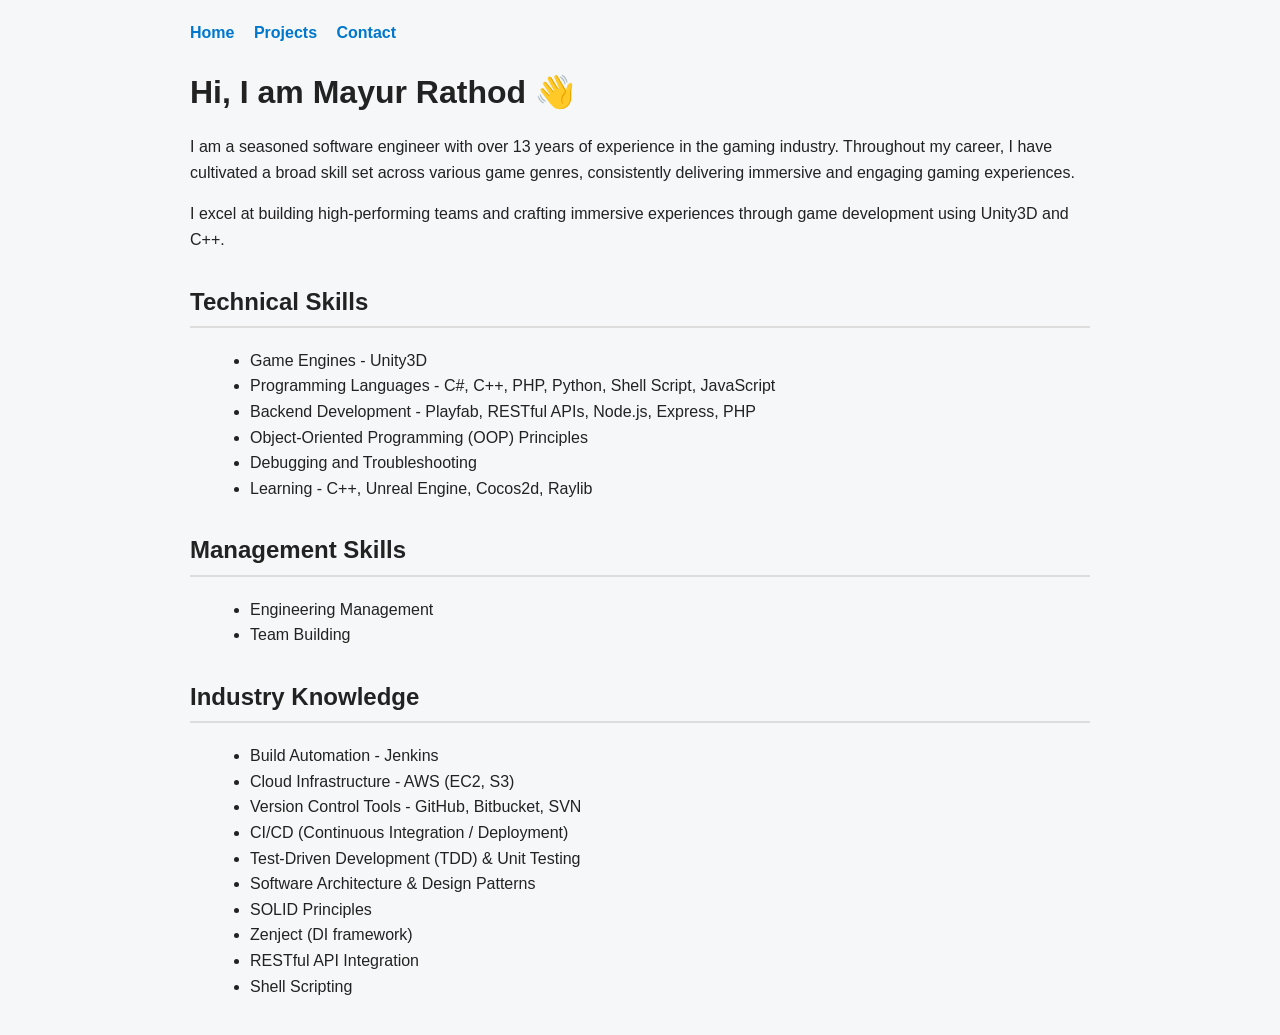
==== about.html @ 7181fba6 "Add About page for Mayur Rathod This file contains an About page for Mayur Rathod, detailing his bac" ====
<!DOCTYPE html>
<html>
<head>
  <title>About - Mayur Rathod</title>

  <style>
    body {
      font-family: Arial, sans-serif;
      max-width: 900px;
      margin: auto;
      padding: 20px;
      background-color: #f5f7f8;
      color: #222;
      line-height: 1.6;
    }

    h1 {
      margin-bottom: 5px;
    }

    h2 {
      margin-top: 30px;
      border-bottom: 2px solid #ddd;
      padding-bottom: 5px;
    }

    ul {
      margin-left: 20px;
    }

    .section {
      margin-top: 20px;
    }

    .nav {
      margin-bottom: 20px;
    }

    .nav a {
      margin-right: 15px;
      text-decoration: none;
      color: #0077cc;
      font-weight: bold;
    }

    .nav a:hover {
      text-decoration: underline;
    }
  </style>
</head>

<body>

<div class="nav">
  <a href="/">Home</a>
  <a href="/projects.html">Projects</a>
  <a href="/contact.html">Contact</a>
</div>

<h1>Hi, I am Mayur Rathod 👋</h1>

<p>
I am a seasoned software engineer with over 13 years of experience in the gaming industry.
Throughout my career, I have cultivated a broad skill set across various game genres,
consistently delivering immersive and engaging gaming experiences.
</p>

<p>
I excel at building high-performing teams and crafting immersive experiences through game
development using Unity3D and C++.
</p>

<div class="section">
  <h2>Technical Skills</h2>
  <ul>
    <li>Game Engines - Unity3D</li>
    <li>Programming Languages - C#, C++, PHP, Python, Shell Script, JavaScript</li>
    <li>Backend Development - Playfab, RESTful APIs, Node.js, Express, PHP</li>
    <li>Object-Oriented Programming (OOP) Principles</li>
    <li>Debugging and Troubleshooting</li>
    <li>Learning - C++, Unreal Engine, Cocos2d, Raylib</li>
  </ul>
</div>

<div class="section">
  <h2>Management Skills</h2>
  <ul>
    <li>Engineering Management</li>
    <li>Team Building</li>
  </ul>
</div>

<div class="section">
  <h2>Industry Knowledge</h2>
  <ul>
    <li>Build Automation - Jenkins</li>
    <li>Cloud Infrastructure - AWS (EC2, S3)</li>
    <li>Version Control Tools - GitHub, Bitbucket, SVN</li>
    <li>CI/CD (Continuous Integration / Deployment)</li>
    <li>Test-Driven Development (TDD) & Unit Testing</li>
    <li>Software Architecture & Design Patterns</li>
    <li>SOLID Principles</li>
    <li>Zenject (DI framework)</li>
    <li>RESTful API Integration</li>
    <li>Shell Scripting</li>
  </ul>
</div>

</body>
</html>
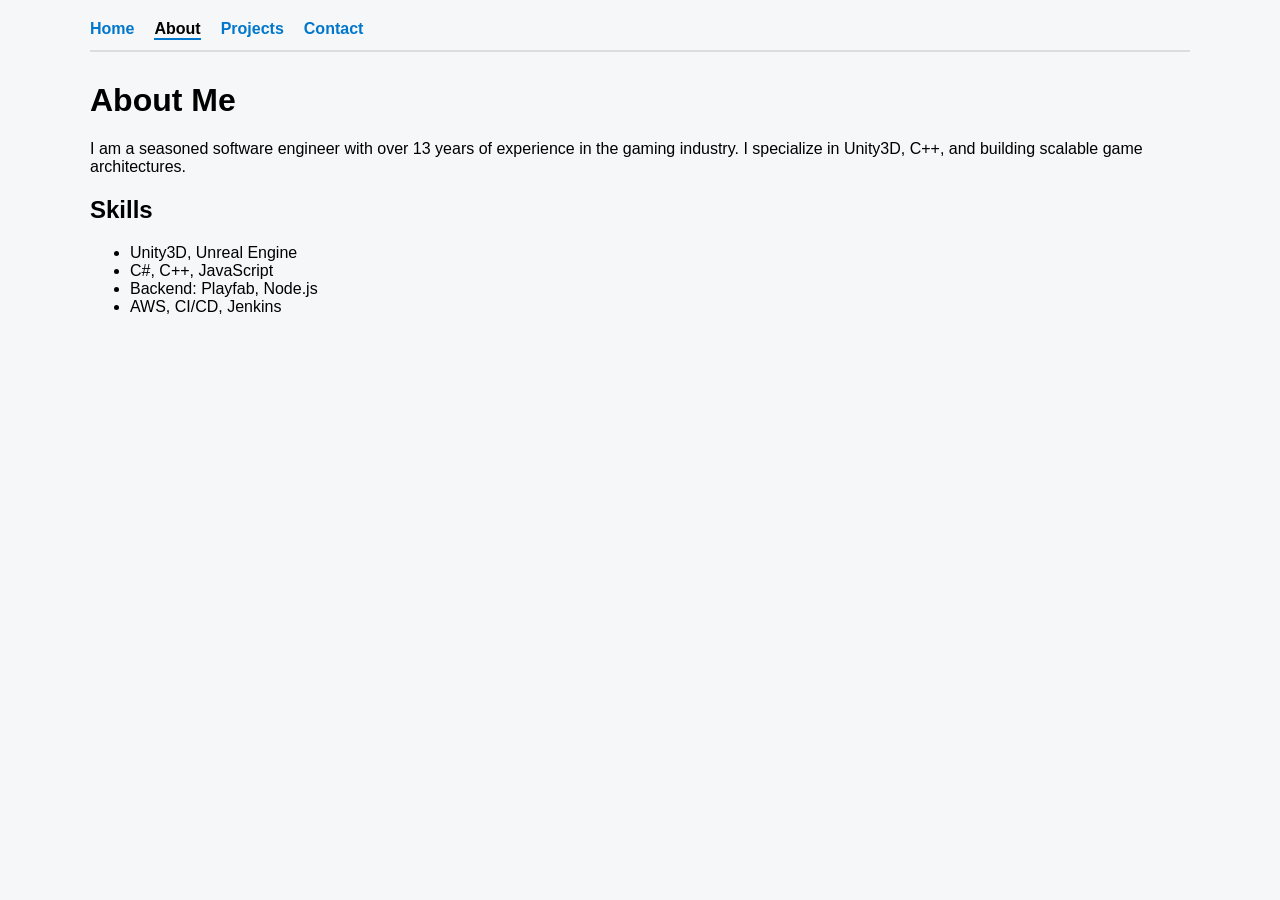
==== commit 1640e51c: "Update About page layout and content" ====
--- a/about.html
+++ b/about.html
@@ -5,46 +5,30 @@
 
   <style>
     body {
-      font-family: Arial, sans-serif;
-      max-width: 900px;
+      font-family: Arial;
+      max-width: 1100px;
       margin: auto;
       padding: 20px;
-      background-color: #f5f7f8;
-      color: #222;
-      line-height: 1.6;
-    }
-
-    h1 {
-      margin-bottom: 5px;
-    }
-
-    h2 {
-      margin-top: 30px;
-      border-bottom: 2px solid #ddd;
-      padding-bottom: 5px;
-    }
-
-    ul {
-      margin-left: 20px;
-    }
-
-    .section {
-      margin-top: 20px;
+      background: #f5f7f8;
     }
 
     .nav {
-      margin-bottom: 20px;
+      display: flex;
+      gap: 20px;
+      margin-bottom: 30px;
+      border-bottom: 2px solid #ddd;
+      padding-bottom: 10px;
     }
 
     .nav a {
-      margin-right: 15px;
       text-decoration: none;
+      font-weight: bold;
       color: #0077cc;
-      font-weight: bold;
     }
 
-    .nav a:hover {
-      text-decoration: underline;
+    .nav a.active {
+      color: black;
+      border-bottom: 2px solid #0077cc;
     }
   </style>
 </head>
@@ -53,58 +37,25 @@
 
 <div class="nav">
   <a href="/">Home</a>
+  <a href="/about.html" class="active">About</a>
   <a href="/projects.html">Projects</a>
   <a href="/contact.html">Contact</a>
 </div>
 
-<h1>Hi, I am Mayur Rathod 👋</h1>
+<h1>About Me</h1>
 
 <p>
 I am a seasoned software engineer with over 13 years of experience in the gaming industry.
-Throughout my career, I have cultivated a broad skill set across various game genres,
-consistently delivering immersive and engaging gaming experiences.
+I specialize in Unity3D, C++, and building scalable game architectures.
 </p>
 
-<p>
-I excel at building high-performing teams and crafting immersive experiences through game
-development using Unity3D and C++.
-</p>
-
-<div class="section">
-  <h2>Technical Skills</h2>
-  <ul>
-    <li>Game Engines - Unity3D</li>
-    <li>Programming Languages - C#, C++, PHP, Python, Shell Script, JavaScript</li>
-    <li>Backend Development - Playfab, RESTful APIs, Node.js, Express, PHP</li>
-    <li>Object-Oriented Programming (OOP) Principles</li>
-    <li>Debugging and Troubleshooting</li>
-    <li>Learning - C++, Unreal Engine, Cocos2d, Raylib</li>
-  </ul>
-</div>
-
-<div class="section">
-  <h2>Management Skills</h2>
-  <ul>
-    <li>Engineering Management</li>
-    <li>Team Building</li>
-  </ul>
-</div>
-
-<div class="section">
-  <h2>Industry Knowledge</h2>
-  <ul>
-    <li>Build Automation - Jenkins</li>
-    <li>Cloud Infrastructure - AWS (EC2, S3)</li>
-    <li>Version Control Tools - GitHub, Bitbucket, SVN</li>
-    <li>CI/CD (Continuous Integration / Deployment)</li>
-    <li>Test-Driven Development (TDD) & Unit Testing</li>
-    <li>Software Architecture & Design Patterns</li>
-    <li>SOLID Principles</li>
-    <li>Zenject (DI framework)</li>
-    <li>RESTful API Integration</li>
-    <li>Shell Scripting</li>
-  </ul>
-</div>
+<h2>Skills</h2>
+<ul>
+  <li>Unity3D, Unreal Engine</li>
+  <li>C#, C++, JavaScript</li>
+  <li>Backend: Playfab, Node.js</li>
+  <li>AWS, CI/CD, Jenkins</li>
+</ul>
 
 </body>
 </html>
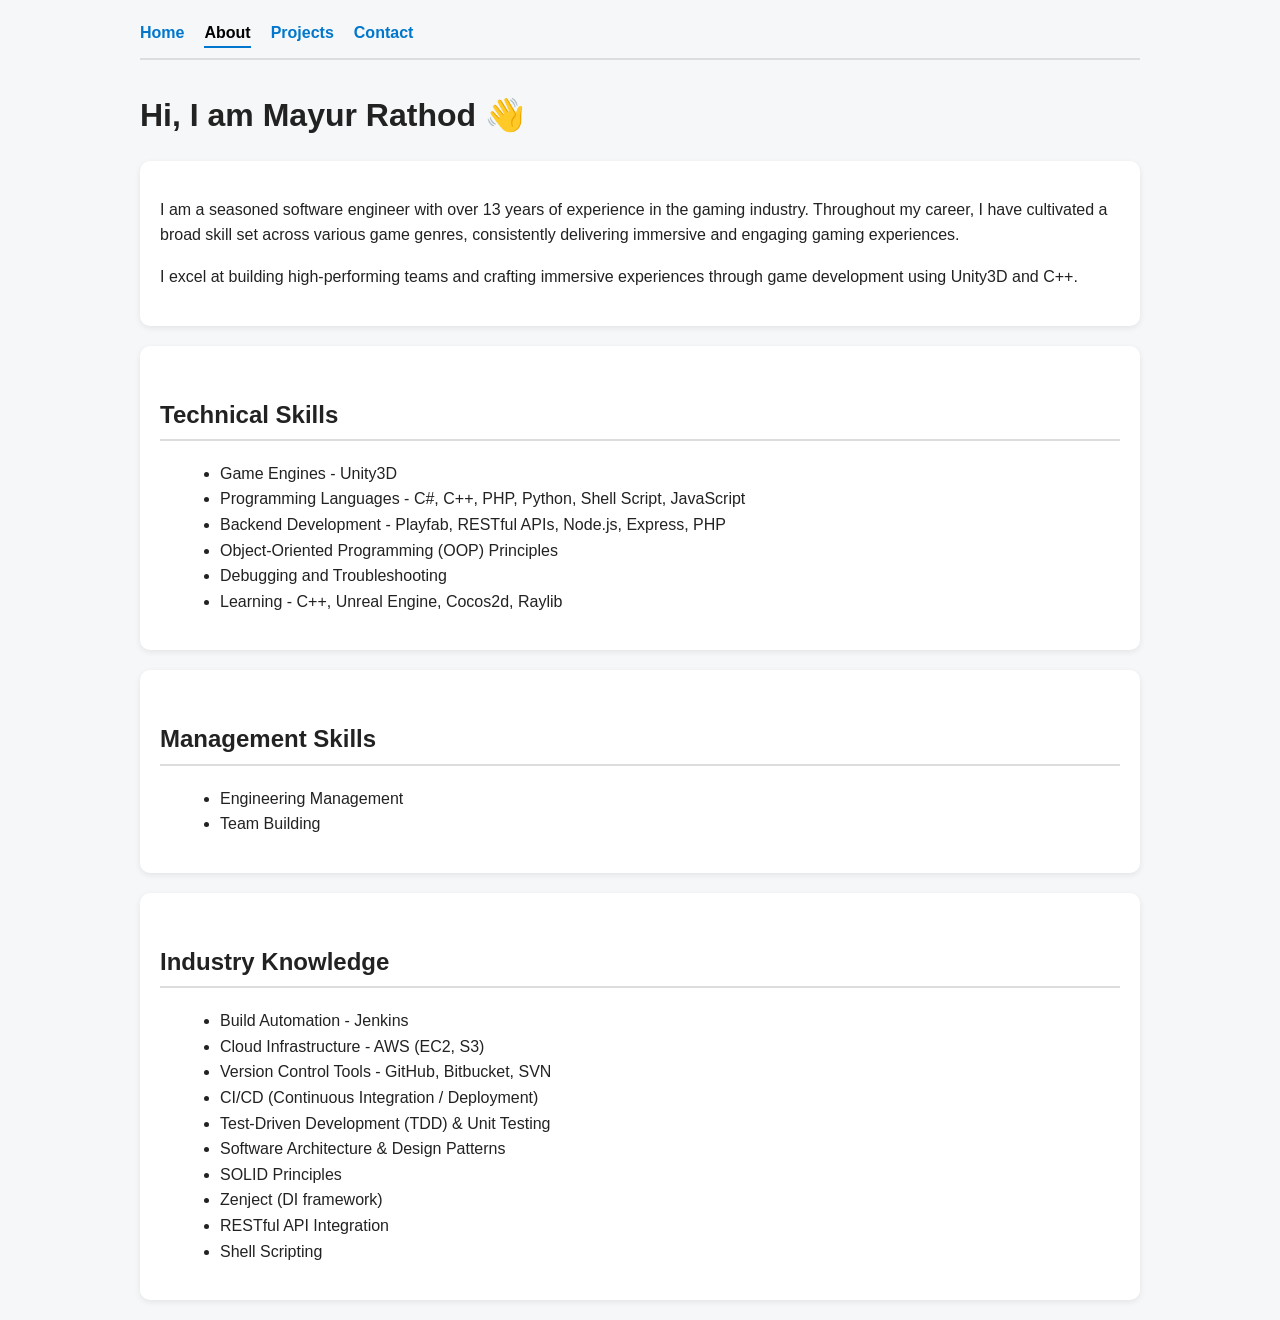
==== commit 37fe71e8: "Revise About page layout and content Updated styling and content in the About page, enhancing readab" ====
--- a/about.html
+++ b/about.html
@@ -5,13 +5,16 @@
 
   <style>
     body {
-      font-family: Arial;
-      max-width: 1100px;
+      font-family: Arial, sans-serif;
+      max-width: 1000px;
       margin: auto;
       padding: 20px;
-      background: #f5f7f8;
+      background-color: #f5f7f8;
+      color: #222;
+      line-height: 1.6;
     }
 
+    /* NAVBAR (consistent across all pages) */
     .nav {
       display: flex;
       gap: 20px;
@@ -30,11 +33,34 @@
       color: black;
       border-bottom: 2px solid #0077cc;
     }
+
+    h1 {
+      margin-bottom: 5px;
+    }
+
+    h2 {
+      margin-top: 30px;
+      border-bottom: 2px solid #ddd;
+      padding-bottom: 5px;
+    }
+
+    ul {
+      margin-left: 20px;
+    }
+
+    .section {
+      background: white;
+      padding: 20px;
+      margin-top: 20px;
+      border-radius: 10px;
+      box-shadow: 0 2px 6px rgba(0,0,0,0.08);
+    }
   </style>
 </head>
 
 <body>
 
+<!-- CONSISTENT NAVIGATION -->
 <div class="nav">
   <a href="/">Home</a>
   <a href="/about.html" class="active">About</a>
@@ -42,20 +68,56 @@
   <a href="/contact.html">Contact</a>
 </div>
 
-<h1>About Me</h1>
+<h1>Hi, I am Mayur Rathod 👋</h1>
 
-<p>
-I am a seasoned software engineer with over 13 years of experience in the gaming industry.
-I specialize in Unity3D, C++, and building scalable game architectures.
-</p>
+<div class="section">
+  <p>
+    I am a seasoned software engineer with over 13 years of experience in the gaming industry.
+    Throughout my career, I have cultivated a broad skill set across various game genres,
+    consistently delivering immersive and engaging gaming experiences.
+  </p>
 
-<h2>Skills</h2>
-<ul>
-  <li>Unity3D, Unreal Engine</li>
-  <li>C#, C++, JavaScript</li>
-  <li>Backend: Playfab, Node.js</li>
-  <li>AWS, CI/CD, Jenkins</li>
-</ul>
+  <p>
+    I excel at building high-performing teams and crafting immersive experiences through game
+    development using Unity3D and C++.
+  </p>
+</div>
+
+<div class="section">
+  <h2>Technical Skills</h2>
+  <ul>
+    <li>Game Engines - Unity3D</li>
+    <li>Programming Languages - C#, C++, PHP, Python, Shell Script, JavaScript</li>
+    <li>Backend Development - Playfab, RESTful APIs, Node.js, Express, PHP</li>
+    <li>Object-Oriented Programming (OOP) Principles</li>
+    <li>Debugging and Troubleshooting</li>
+    <li>Learning - C++, Unreal Engine, Cocos2d, Raylib</li>
+  </ul>
+</div>
+
+<div class="section">
+  <h2>Management Skills</h2>
+  <ul>
+    <li>Engineering Management</li>
+    <li>Team Building</li>
+  </ul>
+</div>
+
+<div class="section">
+  <h2>Industry Knowledge</h2>
+  <ul>
+    <li>Build Automation - Jenkins</li>
+    <li>Cloud Infrastructure - AWS (EC2, S3)</li>
+    <li>Version Control Tools - GitHub, Bitbucket, SVN</li>
+    <li>CI/CD (Continuous Integration / Deployment)</li>
+    <li>Test-Driven Development (TDD) & Unit Testing</li>
+    <li>Software Architecture & Design Patterns</li>
+    <li>SOLID Principles</li>
+    <li>Zenject (DI framework)</li>
+    <li>RESTful API Integration</li>
+    <li>Shell Scripting</li>
+  </ul>
+</div>
 
 </body>
 </html>
